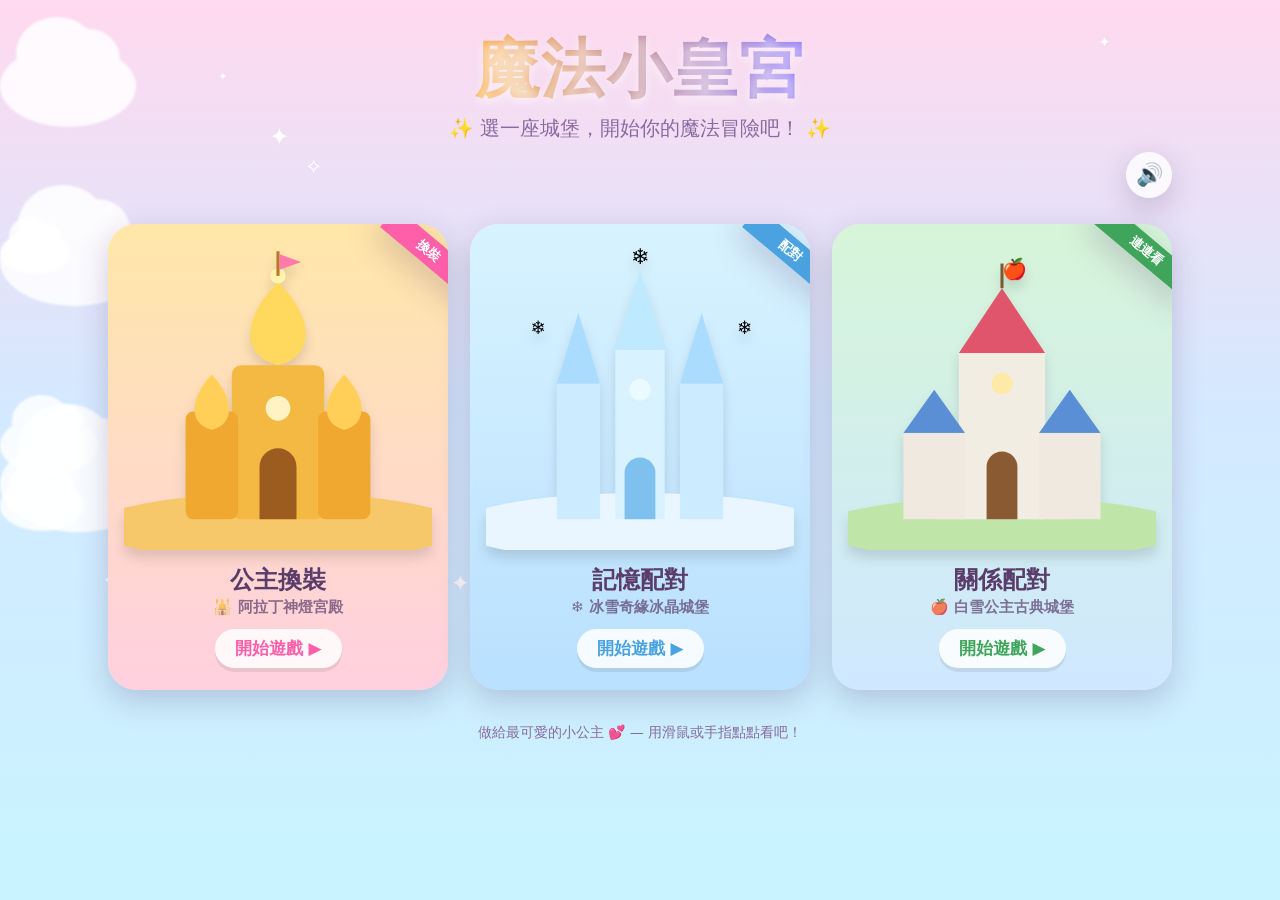
==== index.html @ a538e337 "Initial commit: 魔法小皇宮 PWA — 三款兒童小遊戲 迪士尼風格的兒童網頁遊戲合集，可安裝為 PWA、支援離線遊玩： - 公主換裝（SVG 娃娃換裝，含拍照儲存） - 記憶配對消除（" ====
<!DOCTYPE html>
<html lang="zh-Hant">
  <head>
    <meta charset="UTF-8" />
    <meta name="viewport" content="width=device-width, initial-scale=1.0" />
    <title>魔法小皇宮 ✨</title>
    <link rel="stylesheet" href="css/style.css" />
    <link rel="manifest" href="manifest.webmanifest" />
    <meta name="theme-color" content="#ff7ac0" />
    <meta
      name="description"
      content="魔法小皇宮：給小朋友的迪士尼風小遊戲 — 公主換裝、記憶配對、關係配對。"
    />
    <meta name="mobile-web-app-capable" content="yes" />
    <meta name="apple-mobile-web-app-capable" content="yes" />
    <meta name="apple-mobile-web-app-status-bar-style" content="default" />
    <meta name="apple-mobile-web-app-title" content="魔法小皇宮" />
    <link rel="apple-touch-icon" href="icons/apple-touch-icon.png" />
    <link
      rel="icon"
      href="data:image/svg+xml,<svg xmlns='http://www.w3.org/2000/svg' viewBox='0 0 100 100'><text y='.9em' font-size='90'>🏰</text></svg>"
    />
    <style>
      .hero {
        text-align: center;
        margin-top: 8px;
      }
      .castle-grid {
        display: grid;
        grid-template-columns: repeat(3, 1fr);
        gap: 22px;
        margin-top: 26px;
      }
      @media (max-width: 820px) {
        .castle-grid {
          grid-template-columns: 1fr;
          max-width: 380px;
          margin-left: auto;
          margin-right: auto;
        }
      }
      .castle-card {
        position: relative;
        border-radius: 28px;
        padding: 18px 16px 22px;
        text-decoration: none;
        color: var(--ink);
        box-shadow: var(--shadow);
        overflow: hidden;
        transition: transform 0.18s cubic-bezier(0.2, 1.3, 0.4, 1),
          box-shadow 0.18s ease;
        display: flex;
        flex-direction: column;
        align-items: center;
        cursor: pointer;
      }
      .castle-card:hover {
        transform: translateY(-10px) scale(1.03);
        box-shadow: 0 22px 44px rgba(90, 61, 107, 0.35);
      }
      .castle-card:active {
        transform: translateY(-2px) scale(1);
      }
      .card-aladdin {
        background: linear-gradient(180deg, #ffe7a8 0%, #ffd0e0 100%);
      }
      .card-frozen {
        background: linear-gradient(180deg, #d8f3ff 0%, #b9e0ff 100%);
      }
      .card-snow {
        background: linear-gradient(180deg, #d6f5d8 0%, #cfe8ff 100%);
      }
      .castle-card svg {
        width: 100%;
        height: auto;
        display: block;
        filter: drop-shadow(0 8px 6px rgba(0, 0, 0, 0.12));
      }
      .castle-card .game-name {
        font-size: 24px;
        font-weight: 900;
        margin: 14px 0 2px;
      }
      .castle-card .game-region {
        font-size: 15px;
        opacity: 0.7;
        font-weight: 700;
      }
      .castle-card .play-pill {
        margin-top: 12px;
        background: rgba(255, 255, 255, 0.85);
        color: var(--pink-deep);
        font-weight: 900;
        padding: 8px 20px;
        border-radius: 999px;
        font-size: 17px;
        box-shadow: 0 4px 0 rgba(0, 0, 0, 0.08);
      }
      .card-frozen .play-pill {
        color: var(--ice-deep);
      }
      .card-snow .play-pill {
        color: #3fa55a;
      }
      .ribbon {
        position: absolute;
        top: 14px;
        right: -34px;
        transform: rotate(40deg);
        background: var(--pink-deep);
        color: #fff;
        font-weight: 800;
        font-size: 13px;
        padding: 4px 40px;
        box-shadow: var(--shadow);
      }
      .footer-note {
        text-align: center;
        margin-top: 34px;
        color: #8a6aa0;
        font-size: 14px;
      }
    </style>
  </head>
  <body>
    <div class="wrap">
      <div class="hero">
        <h1 class="title-fancy">魔法小皇宮</h1>
        <p class="subtitle">✨ 選一座城堡，開始你的魔法冒險吧！ ✨</p>
      </div>

      <div style="text-align: right">
        <span id="sound-slot"></span>
      </div>

      <div class="castle-grid">
        <!-- 阿拉丁：換裝 -->
        <a class="castle-card card-aladdin" href="dressup.html">
          <span class="ribbon">換裝</span>
          <svg viewBox="0 0 200 200" aria-hidden="true">
            <!-- 沙丘 -->
            <ellipse cx="100" cy="185" rx="120" ry="22" fill="#f6c869" />
            <!-- 主塔身 -->
            <rect x="70" y="80" width="60" height="100" rx="6" fill="#f4b942" />
            <rect x="40" y="110" width="34" height="70" rx="5" fill="#f0a830" />
            <rect x="126" y="110" width="34" height="70" rx="5" fill="#f0a830" />
            <!-- 洋蔥圓頂 -->
            <path
              d="M100 26 C124 50 124 74 100 80 C76 74 76 50 100 26 Z"
              fill="#ffd95e"
            />
            <circle cx="100" cy="22" r="5" fill="#fff3b0" />
            <path
              d="M57 86 C72 102 72 118 57 122 C42 118 42 102 57 86 Z"
              fill="#ffcf57"
            />
            <path
              d="M143 86 C158 102 158 118 143 122 C128 118 128 102 143 86 Z"
              fill="#ffcf57"
            />
            <!-- 門與窗 -->
            <path d="M88 180 v-34 a12 12 0 0 1 24 0 v34 Z" fill="#9c5b1f" />
            <circle cx="100" cy="108" r="8" fill="#fff3c4" />
            <!-- 旗 -->
            <rect x="99" y="6" width="2" height="16" fill="#b9772a" />
            <path d="M101 8 l14 5 l-14 5 Z" fill="#ff7aa8" />
          </svg>
          <div class="game-name">公主換裝</div>
          <div class="game-region">🕌 阿拉丁神燈宮殿</div>
          <div class="play-pill">開始遊戲 ▶</div>
        </a>

        <!-- 冰雪：記憶配對 -->
        <a class="castle-card card-frozen" href="memory.html">
          <span class="ribbon" style="background: var(--ice-deep)">配對</span>
          <svg viewBox="0 0 200 200" aria-hidden="true">
            <ellipse cx="100" cy="185" rx="120" ry="22" fill="#eaf6ff" />
            <!-- 冰晶塔 -->
            <polygon points="100,18 116,70 84,70" fill="#bfe9ff" />
            <rect x="84" y="70" width="32" height="110" fill="#d9f2ff" />
            <polygon points="60,46 74,92 46,92" fill="#a9dcff" />
            <rect x="46" y="92" width="28" height="88" fill="#cdebff" />
            <polygon points="140,46 154,92 126,92" fill="#a9dcff" />
            <rect x="126" y="92" width="28" height="88" fill="#cdebff" />
            <!-- 門窗 -->
            <path d="M90 180 v-30 a10 10 0 0 1 20 0 v30 Z" fill="#7fc1ee" />
            <circle cx="100" cy="96" r="7" fill="#eafaff" />
            <!-- 雪花 -->
            <text x="100" y="14" font-size="14" text-anchor="middle">❄️</text>
            <text x="34" y="60" font-size="12" text-anchor="middle">❄️</text>
            <text x="168" y="60" font-size="12" text-anchor="middle">❄️</text>
          </svg>
          <div class="game-name">記憶配對</div>
          <div class="game-region">❄️ 冰雪奇緣冰晶城堡</div>
          <div class="play-pill">開始遊戲 ▶</div>
        </a>

        <!-- 白雪：關係配對 -->
        <a class="castle-card card-snow" href="match.html">
          <span class="ribbon" style="background: #3fa55a">連連看</span>
          <svg viewBox="0 0 200 200" aria-hidden="true">
            <ellipse cx="100" cy="186" rx="120" ry="20" fill="#bfe6a8" />
            <!-- 城牆 -->
            <rect x="56" y="120" width="88" height="60" fill="#e7e0d4" />
            <rect x="72" y="70" width="56" height="110" fill="#f2ede3" />
            <!-- 圓錐屋頂 -->
            <polygon points="100,30 128,72 72,72" fill="#e0556b" />
            <polygon points="56,96 76,124 36,124" fill="#5a8fd6" />
            <rect x="36" y="124" width="40" height="56" fill="#efe9df" />
            <polygon points="144,96 164,124 124,124" fill="#5a8fd6" />
            <rect x="124" y="124" width="40" height="56" fill="#efe9df" />
            <!-- 門窗 -->
            <path d="M90 180 v-34 a10 10 0 0 1 20 0 v34 Z" fill="#8a5a33" />
            <circle cx="100" cy="92" r="7" fill="#ffe9a8" />
            <!-- 蘋果旗 -->
            <rect x="99" y="14" width="2" height="16" fill="#7a5a33" />
            <text x="108" y="22" font-size="13" text-anchor="middle">🍎</text>
          </svg>
          <div class="game-name">關係配對</div>
          <div class="game-region">🍎 白雪公主古典城堡</div>
          <div class="play-pill">開始遊戲 ▶</div>
        </a>
      </div>

      <p class="footer-note">做給最可愛的小公主 💕 — 用滑鼠或手指點點看吧！</p>
    </div>

    <script src="js/common.js"></script>
    <script>
      MLP.buildSky({ clouds: 6, stars: 16 });
      MLP.mountSoundToggle(document.getElementById("sound-slot"));
      MLP.wireClickSounds();
      // 進場時城堡依序彈跳
      document.querySelectorAll(".castle-card").forEach(function (c, i) {
        c.style.opacity = 0;
        c.style.transform = "translateY(30px)";
        setTimeout(function () {
          c.style.transition = "all .5s cubic-bezier(.2,1.3,.4,1)";
          c.style.opacity = 1;
          c.style.transform = "translateY(0)";
        }, 150 + i * 160);
      });
      // 點城堡時冒星星
      document.querySelectorAll(".castle-card").forEach(function (c) {
        c.addEventListener("click", function (e) {
          MLP.Sound.sparkle();
          MLP.sparkleAt(e.clientX, e.clientY);
        });
      });
    </script>
  </body>
</html>
---- css/style.css ----
/* ============================================================
   魔法小皇宮 — 共用主題樣式
   Magic Little Palace — shared theme
   ============================================================ */

:root {
  --font-cute: "Microsoft JhengHei", "微軟正黑體", "PingFang TC",
    "Noto Sans TC", "Segoe UI", system-ui, sans-serif;
  --pink: #ff8fc7;
  --pink-deep: #ff5fa9;
  --purple: #9b6dff;
  --gold: #ffcf4d;
  --gold-deep: #f2a900;
  --ice: #8fd4ff;
  --ice-deep: #4aa3e0;
  --green: #7bd88f;
  --cream: #fff7ec;
  --ink: #5a3d6b;
  --shadow: 0 10px 30px rgba(90, 61, 107, 0.25);
}

* {
  box-sizing: border-box;
  -webkit-tap-highlight-color: transparent;
}

html,
body {
  margin: 0;
  padding: 0;
  min-height: 100%;
  font-family: var(--font-cute);
  color: var(--ink);
  overflow-x: hidden;
}

body {
  min-height: 100vh;
  background: linear-gradient(180deg, #ffd9ef 0%, #d4e9ff 45%, #c8f3ff 100%);
  position: relative;
  user-select: none;
}

/* ---- 飄動的雲與星星背景 ---- */
.sky-decor {
  position: fixed;
  inset: 0;
  overflow: hidden;
  pointer-events: none;
  z-index: 0;
}
.cloud {
  position: absolute;
  background: #fff;
  border-radius: 50%;
  opacity: 0.85;
  filter: blur(1px);
  animation: drift linear infinite;
}
.cloud::before,
.cloud::after {
  content: "";
  position: absolute;
  background: #fff;
  border-radius: 50%;
}
.cloud::before {
  width: 60%;
  height: 90%;
  top: -35%;
  left: 12%;
}
.cloud::after {
  width: 45%;
  height: 75%;
  top: -20%;
  right: 12%;
}
@keyframes drift {
  from {
    transform: translateX(-25vw);
  }
  to {
    transform: translateX(125vw);
  }
}
.twinkle {
  position: absolute;
  color: #fff;
  font-size: 18px;
  animation: twinkle 2.4s ease-in-out infinite;
}
@keyframes twinkle {
  0%,
  100% {
    opacity: 0.2;
    transform: scale(0.7);
  }
  50% {
    opacity: 1;
    transform: scale(1.2);
  }
}

/* ---- 通用容器 ---- */
.wrap {
  position: relative;
  z-index: 1;
  max-width: 1100px;
  margin: 0 auto;
  padding: 18px 18px 60px;
}

/* ---- 頂部列 ---- */
.topbar {
  display: flex;
  align-items: center;
  gap: 12px;
  margin-bottom: 10px;
  flex-wrap: wrap;
}
.topbar h1 {
  margin: 0;
  font-size: clamp(22px, 4vw, 36px);
  flex: 1;
}
.topbar .spacer {
  flex: 1;
}

/* ---- 圓潤按鈕 ---- */
.btn {
  font-family: var(--font-cute);
  font-weight: 800;
  font-size: 18px;
  color: #fff;
  background: linear-gradient(180deg, var(--pink) 0%, var(--pink-deep) 100%);
  border: none;
  border-radius: 999px;
  padding: 12px 22px;
  cursor: pointer;
  box-shadow: 0 6px 0 rgba(0, 0, 0, 0.12), var(--shadow);
  transition: transform 0.08s ease, box-shadow 0.08s ease, filter 0.15s ease;
  display: inline-flex;
  align-items: center;
  gap: 8px;
  text-decoration: none;
  white-space: nowrap;
}
.btn:hover {
  filter: brightness(1.05);
}
.btn:active {
  transform: translateY(4px);
  box-shadow: 0 2px 0 rgba(0, 0, 0, 0.12), var(--shadow);
}
.btn.purple {
  background: linear-gradient(180deg, #b794ff 0%, var(--purple) 100%);
}
.btn.ice {
  background: linear-gradient(180deg, #aee3ff 0%, var(--ice-deep) 100%);
}
.btn.gold {
  background: linear-gradient(180deg, var(--gold) 0%, var(--gold-deep) 100%);
  color: #7a4d00;
}
.btn.green {
  background: linear-gradient(180deg, #a6ecb4 0%, #3fbf5d 100%);
}
.btn.ghost {
  background: rgba(255, 255, 255, 0.75);
  color: var(--ink);
  box-shadow: 0 4px 0 rgba(0, 0, 0, 0.08), var(--shadow);
}
.btn-back {
  font-size: 16px;
  padding: 10px 18px;
}

/* ---- 卡片面板 ---- */
.panel {
  background: rgba(255, 255, 255, 0.78);
  border-radius: 26px;
  padding: 18px;
  box-shadow: var(--shadow);
  backdrop-filter: blur(4px);
}

/* ---- 標題裝飾 ---- */
.title-fancy {
  text-align: center;
  font-size: clamp(30px, 7vw, 64px);
  margin: 6px 0 2px;
  background: linear-gradient(90deg, #ff7ac0, #ffb44d, #8f7bff, #5ec6ff);
  -webkit-background-clip: text;
  background-clip: text;
  color: transparent;
  text-shadow: 0 4px 10px rgba(255, 255, 255, 0.6);
  letter-spacing: 2px;
}
.subtitle {
  text-align: center;
  font-size: clamp(14px, 2.5vw, 20px);
  color: #8a6aa0;
  margin: 0 0 10px;
}

/* ---- 彩帶 / 星星特效 ---- */
.fx-layer {
  position: fixed;
  inset: 0;
  pointer-events: none;
  z-index: 9999;
  overflow: hidden;
}
.confetti {
  position: absolute;
  width: 12px;
  height: 12px;
  will-change: transform, opacity;
}
@keyframes confetti-fall {
  to {
    transform: translateY(110vh) rotate(720deg);
    opacity: 0;
  }
}
/* ---- 答錯搖晃 ---- */
.shake {
  animation: shake 0.5s ease;
}
@keyframes shake {
  0%,
  100% {
    transform: translateX(0);
  }
  20%,
  60% {
    transform: translateX(-7px);
  }
  40%,
  80% {
    transform: translateX(7px);
  }
}

.spark {
  position: absolute;
  font-size: 26px;
  animation: spark-pop 0.7s ease-out forwards;
}
@keyframes spark-pop {
  0% {
    transform: scale(0.2) rotate(0deg);
    opacity: 0;
  }
  40% {
    transform: scale(1.3) rotate(20deg);
    opacity: 1;
  }
  100% {
    transform: scale(0.6) rotate(-10deg) translateY(-30px);
    opacity: 0;
  }
}

/* ---- 慶祝彈窗 ---- */
.modal-mask {
  position: fixed;
  inset: 0;
  background: rgba(70, 40, 90, 0.45);
  display: none;
  align-items: center;
  justify-content: center;
  z-index: 10000;
  backdrop-filter: blur(3px);
}
.modal-mask.show {
  display: flex;
  animation: fade-in 0.3s ease;
}
@keyframes fade-in {
  from {
    opacity: 0;
  }
  to {
    opacity: 1;
  }
}
.modal {
  background: #fff;
  border-radius: 30px;
  padding: 32px 34px;
  text-align: center;
  max-width: 90vw;
  width: 420px;
  box-shadow: var(--shadow);
  animation: pop-in 0.4s cubic-bezier(0.2, 1.4, 0.4, 1);
}
@keyframes pop-in {
  from {
    transform: scale(0.6);
    opacity: 0;
  }
  to {
    transform: scale(1);
    opacity: 1;
  }
}
.modal h2 {
  font-size: 32px;
  margin: 6px 0 4px;
  color: var(--pink-deep);
}
.modal p {
  font-size: 18px;
  color: #8a6aa0;
  margin: 0 0 18px;
}
.modal .big-emoji {
  font-size: 70px;
  display: block;
  animation: bounce 1s ease infinite;
}
@keyframes bounce {
  0%,
  100% {
    transform: translateY(0);
  }
  50% {
    transform: translateY(-14px);
  }
}
.modal-actions {
  display: flex;
  gap: 12px;
  justify-content: center;
  flex-wrap: wrap;
}

/* ---- 音效開關 ---- */
.sound-toggle {
  font-size: 22px;
  width: 46px;
  height: 46px;
  border-radius: 50%;
  border: none;
  background: rgba(255, 255, 255, 0.8);
  cursor: pointer;
  box-shadow: var(--shadow);
  display: inline-flex;
  align-items: center;
  justify-content: center;
}

/* ---- 浮動標籤 ---- */
.badge {
  display: inline-flex;
  align-items: center;
  gap: 6px;
  background: rgba(255, 255, 255, 0.85);
  border-radius: 999px;
  padding: 8px 16px;
  font-weight: 800;
  font-size: 16px;
  box-shadow: var(--shadow);
}

@media (prefers-reduced-motion: reduce) {
  * {
    animation-duration: 0.001s !important;
  }
}
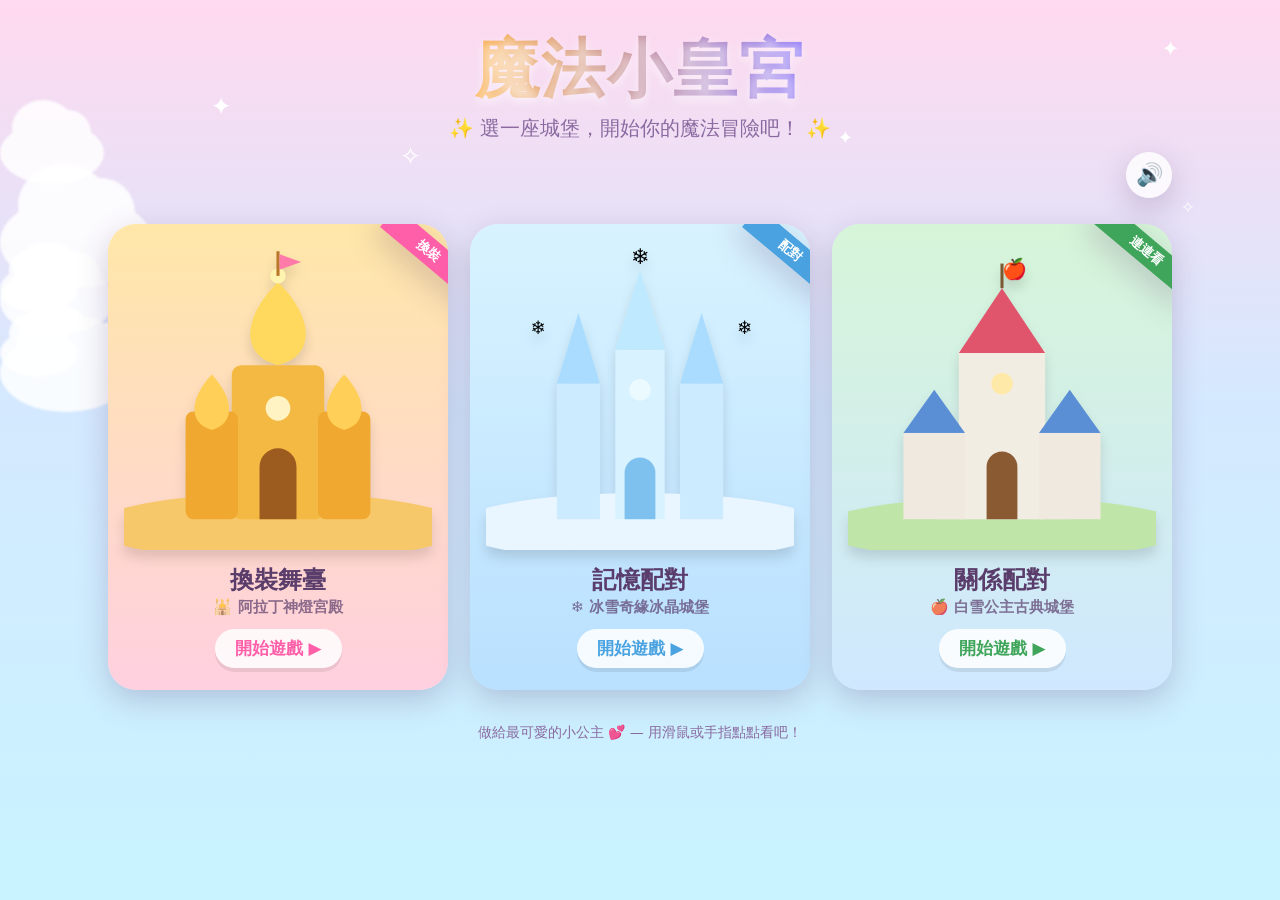
==== commit f016d26f: "feat: 換裝舞臺改版 — 新增小王子、放大 UI、臉部重畫、更名 - 角色系統：公主／王子切換，各有專屬髮型與服裝（princeSuit 產生器） - 臉部重畫更可愛；UI 放大為 2 大欄、好點" ====
--- a/index.html
+++ b/index.html
@@ -165,7 +165,7 @@
             <rect x="99" y="6" width="2" height="16" fill="#b9772a" />
             <path d="M101 8 l14 5 l-14 5 Z" fill="#ff7aa8" />
           </svg>
-          <div class="game-name">公主換裝</div>
+          <div class="game-name">換裝舞臺</div>
           <div class="game-region">🕌 阿拉丁神燈宮殿</div>
           <div class="play-pill">開始遊戲 ▶</div>
         </a>
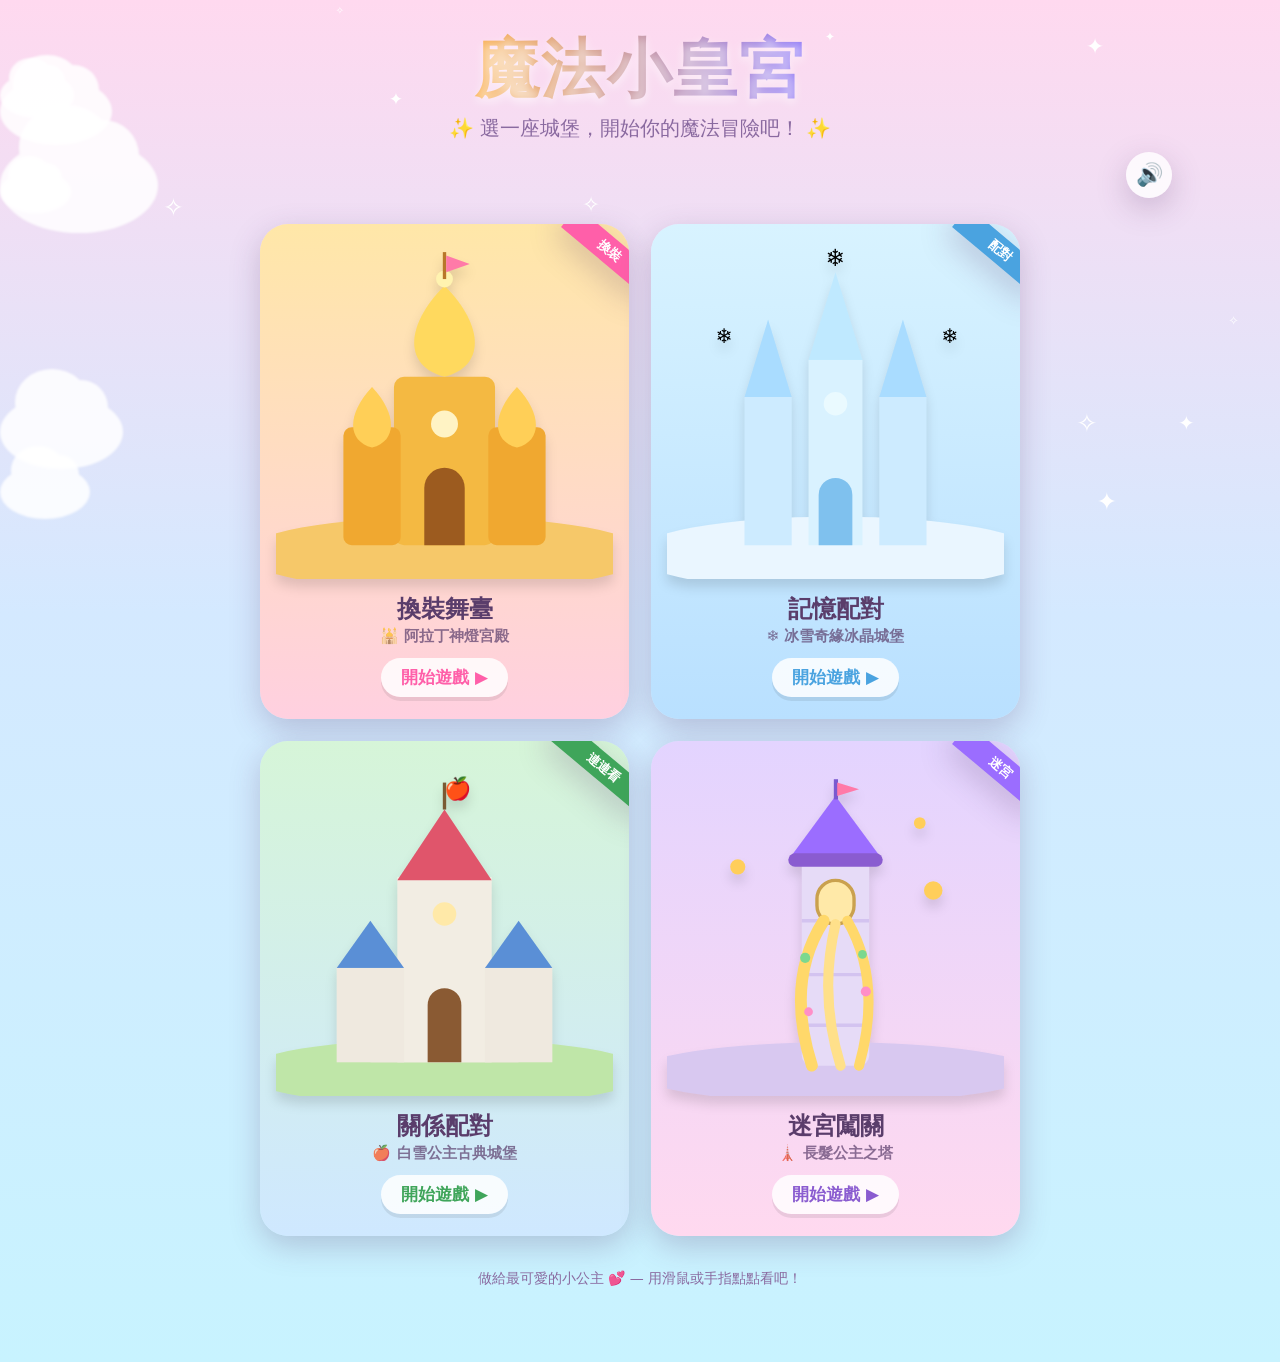
==== commit 23c78a38: "feat: 新增第四個遊戲『迷宮闖關』（長髮公主之塔） - maze.html + js/maze.js：走迷宮＋對應配對，三主題（動物/字母/形狀）、三難度 - canvas 迷宮（遞迴回溯生成）、" ====
--- a/index.html
+++ b/index.html
@@ -27,16 +27,15 @@
       }
       .castle-grid {
         display: grid;
-        grid-template-columns: repeat(3, 1fr);
+        grid-template-columns: repeat(2, 1fr);
         gap: 22px;
-        margin-top: 26px;
-      }
-      @media (max-width: 820px) {
+        margin: 26px auto 0;
+        max-width: 760px;
+      }
+      @media (max-width: 560px) {
         .castle-grid {
           grid-template-columns: 1fr;
           max-width: 380px;
-          margin-left: auto;
-          margin-right: auto;
         }
       }
       .castle-card {
@@ -70,6 +69,9 @@
       .card-snow {
         background: linear-gradient(180deg, #d6f5d8 0%, #cfe8ff 100%);
       }
+      .card-rapunzel {
+        background: linear-gradient(180deg, #e3d4ff 0%, #ffd9ef 100%);
+      }
       .castle-card svg {
         width: 100%;
         height: auto;
@@ -101,6 +103,9 @@
       }
       .card-snow .play-pill {
         color: #3fa55a;
+      }
+      .card-rapunzel .play-pill {
+        color: #8a5cd0;
       }
       .ribbon {
         position: absolute;
@@ -220,6 +225,42 @@
           <div class="game-region">🍎 白雪公主古典城堡</div>
           <div class="play-pill">開始遊戲 ▶</div>
         </a>
+
+        <!-- 長髮公主：迷宮闖關 -->
+        <a class="castle-card card-rapunzel" href="maze.html">
+          <span class="ribbon" style="background: #9b6dff">迷宮</span>
+          <svg viewBox="0 0 200 200" aria-hidden="true">
+            <ellipse cx="100" cy="186" rx="118" ry="18" fill="#d8c8f0" />
+            <!-- 天燈 -->
+            <g fill="#ffce5a">
+              <circle cx="42" cy="64" r="4.5" />
+              <circle cx="158" cy="78" r="5.5" />
+              <circle cx="150" cy="38" r="3.5" />
+            </g>
+            <!-- 塔身 -->
+            <rect x="80" y="58" width="40" height="124" rx="6" fill="#e6dbf7" />
+            <path d="M80 96 h40 M80 128 h40 M80 158 h40" stroke="#d3c3f0" stroke-width="2" />
+            <!-- 屋頂 -->
+            <polygon points="72,60 128,60 100,22" fill="#9b6dff" />
+            <rect x="72" y="56" width="56" height="8" rx="4" fill="#8a5cd0" />
+            <rect x="99" y="12" width="2.5" height="12" fill="#7a5ad0" />
+            <path d="M101 14 l13 4 -13 4 z" fill="#ff7aa8" />
+            <!-- 窗 -->
+            <rect x="89" y="72" width="22" height="26" rx="11" fill="#ffe9a8" stroke="#caa14e" stroke-width="2" />
+            <!-- 長金髮 -->
+            <path d="M93 96 Q70 132 86 182" stroke="#ffd86a" stroke-width="7" fill="none" stroke-linecap="round" />
+            <path d="M100 98 Q90 140 103 182" stroke="#ffe08a" stroke-width="6" fill="none" stroke-linecap="round" />
+            <path d="M107 96 Q128 132 114 182" stroke="#ffd86a" stroke-width="6" fill="none" stroke-linecap="round" />
+            <!-- 花藤 -->
+            <circle cx="82" cy="118" r="3" fill="#7bd88f" />
+            <circle cx="118" cy="138" r="3" fill="#ff8fc7" />
+            <circle cx="84" cy="150" r="2.6" fill="#ff8fc7" />
+            <circle cx="116" cy="116" r="2.6" fill="#7bd88f" />
+          </svg>
+          <div class="game-name">迷宮闖關</div>
+          <div class="game-region">🗼 長髮公主之塔</div>
+          <div class="play-pill">開始遊戲 ▶</div>
+        </a>
       </div>
 
       <p class="footer-note">做給最可愛的小公主 💕 — 用滑鼠或手指點點看吧！</p>
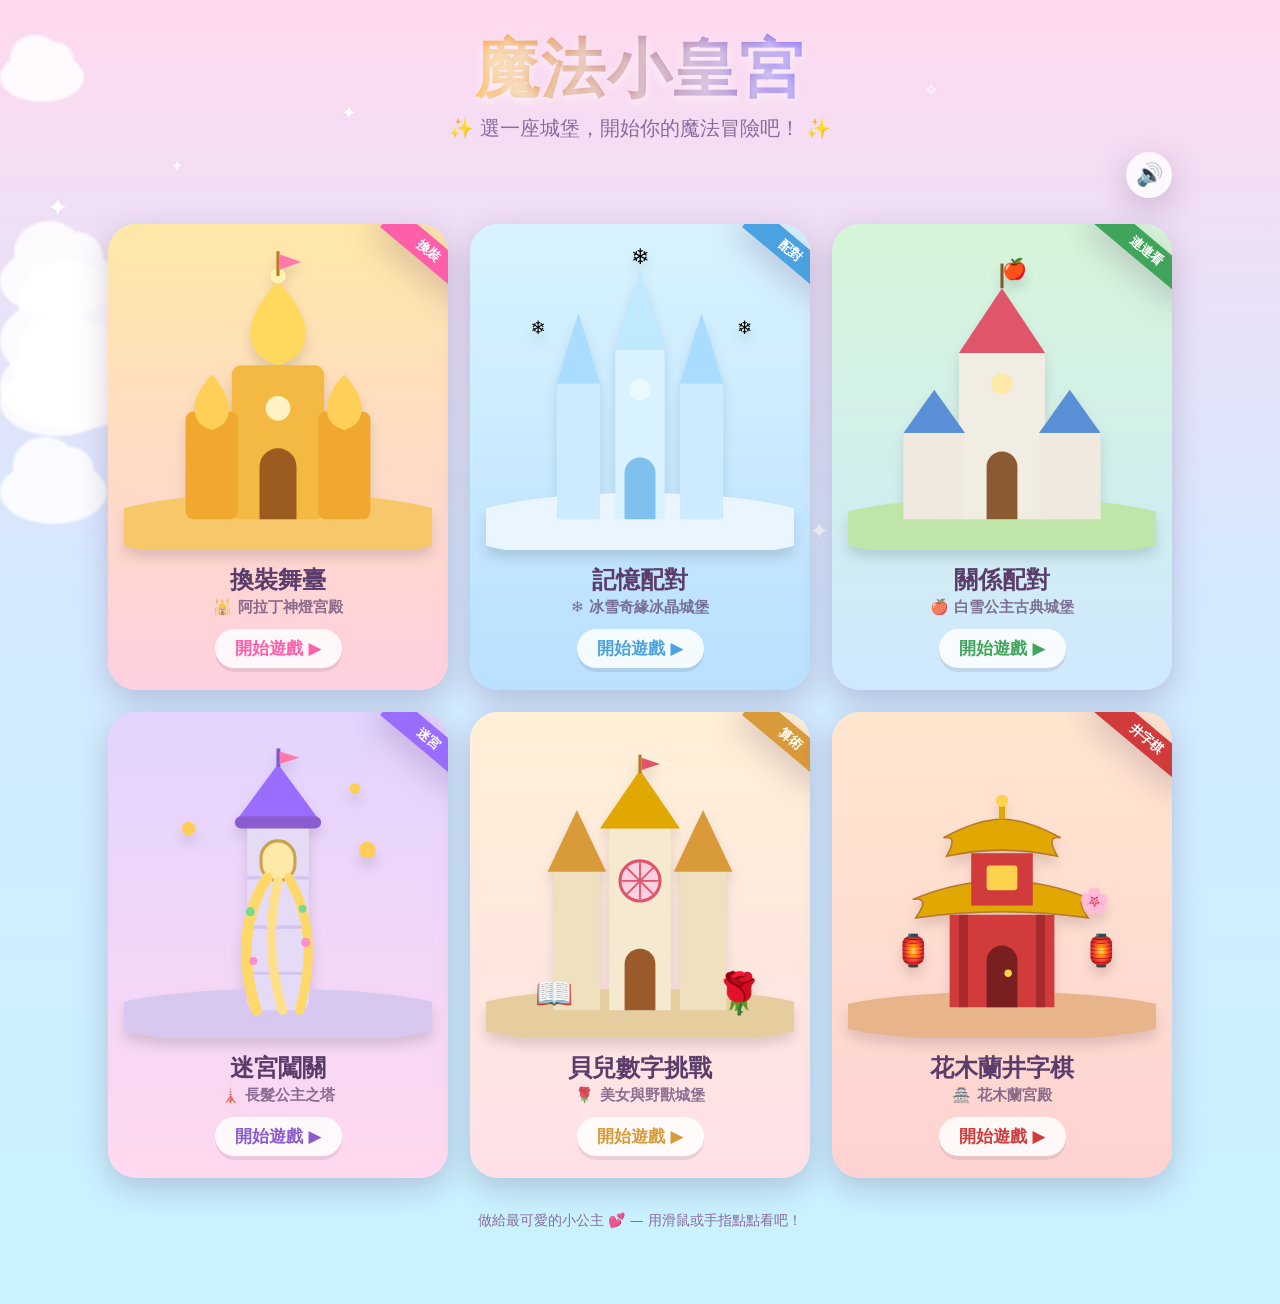
==== commit f6a374ae: "feat: 新增『貝兒數字挑戰』與『花木蘭井字棋』兩個遊戲 - cards.html + js/cards.js：撲克累加心算（美女與野獸），難度=牌數、觸控數字鍵盤 - tictactoe.html" ====
--- a/index.html
+++ b/index.html
@@ -27,12 +27,18 @@
       }
       .castle-grid {
         display: grid;
-        grid-template-columns: repeat(2, 1fr);
+        grid-template-columns: repeat(3, 1fr);
         gap: 22px;
         margin: 26px auto 0;
-        max-width: 760px;
-      }
-      @media (max-width: 560px) {
+        max-width: 1080px;
+      }
+      @media (max-width: 860px) {
+        .castle-grid {
+          grid-template-columns: repeat(2, 1fr);
+          max-width: 620px;
+        }
+      }
+      @media (max-width: 540px) {
         .castle-grid {
           grid-template-columns: 1fr;
           max-width: 380px;
@@ -72,6 +78,12 @@
       .card-rapunzel {
         background: linear-gradient(180deg, #e3d4ff 0%, #ffd9ef 100%);
       }
+      .card-belle {
+        background: linear-gradient(180deg, #fff0d6 0%, #ffe0e8 100%);
+      }
+      .card-mulan {
+        background: linear-gradient(180deg, #ffe6cf 0%, #ffd2d2 100%);
+      }
       .castle-card svg {
         width: 100%;
         height: auto;
@@ -106,6 +118,12 @@
       }
       .card-rapunzel .play-pill {
         color: #8a5cd0;
+      }
+      .card-belle .play-pill {
+        color: #d99a3a;
+      }
+      .card-mulan .play-pill {
+        color: #d23b3b;
       }
       .ribbon {
         position: absolute;
@@ -261,6 +279,67 @@
           <div class="game-region">🗼 長髮公主之塔</div>
           <div class="play-pill">開始遊戲 ▶</div>
         </a>
+
+        <!-- 美女與野獸：貝兒數字挑戰 -->
+        <a class="castle-card card-belle" href="cards.html">
+          <span class="ribbon" style="background: #d99a3a">算術</span>
+          <svg viewBox="0 0 200 200" aria-hidden="true">
+            <ellipse cx="100" cy="186" rx="118" ry="18" fill="#e6cda0" />
+            <!-- 側塔 -->
+            <rect x="44" y="92" width="30" height="90" fill="#efe1c0" />
+            <polygon points="40,92 78,92 59,52" fill="#d99a3a" />
+            <rect x="126" y="92" width="30" height="90" fill="#efe1c0" />
+            <polygon points="122,92 160,92 141,52" fill="#d99a3a" />
+            <!-- 主塔 -->
+            <rect x="80" y="64" width="40" height="118" fill="#f5ead0" />
+            <polygon points="74,64 126,64 100,26" fill="#e0a800" />
+            <!-- 玫瑰花窗 -->
+            <circle cx="100" cy="98" r="13" fill="#ffd0e0" stroke="#e0556b" stroke-width="2" />
+            <path d="M100 86 v24 M88 98 h24 M91 89 l18 18 M109 89 l-18 18" stroke="#e0556b" stroke-width="1.2" />
+            <!-- 城門 -->
+            <path d="M90 182 v-30 a10 10 0 0 1 20 0 v30 Z" fill="#9c5b2a" />
+            <!-- 旗 -->
+            <rect x="99" y="16" width="2" height="12" fill="#b9772a" />
+            <path d="M101 18 l12 4 -12 4 z" fill="#e0556b" />
+            <!-- 玫瑰與書 -->
+            <text x="148" y="180" font-size="26">🌹</text>
+            <text x="32" y="178" font-size="20">📖</text>
+          </svg>
+          <div class="game-name">貝兒數字挑戰</div>
+          <div class="game-region">🌹 美女與野獸城堡</div>
+          <div class="play-pill">開始遊戲 ▶</div>
+        </a>
+
+        <!-- 花木蘭：井字棋 -->
+        <a class="castle-card card-mulan" href="tictactoe.html">
+          <span class="ribbon" style="background: #d23b3b">井字棋</span>
+          <svg viewBox="0 0 200 200" aria-hidden="true">
+            <ellipse cx="100" cy="186" rx="116" ry="16" fill="#e8b48c" />
+            <!-- 下層 -->
+            <rect x="66" y="120" width="68" height="60" fill="#d23b3b" />
+            <rect x="72" y="120" width="6" height="60" fill="#a82a2a" />
+            <rect x="122" y="120" width="6" height="60" fill="#a82a2a" />
+            <path d="M90 180 v-30 a10 10 0 0 1 20 0 v30 Z" fill="#7a1f1f" />
+            <circle cx="104" cy="158" r="2.4" fill="#ffd24d" />
+            <!-- 下層屋頂 -->
+            <path d="M44 122 Q54 108 42 110 Q70 98 100 98 Q130 98 158 110 Q146 108 156 122 Q100 114 44 122 Z" fill="#e0a800" stroke="#b9772a" stroke-width="1" />
+            <!-- 上層 -->
+            <rect x="80" y="80" width="40" height="34" fill="#d23b3b" />
+            <rect x="90" y="88" width="20" height="16" rx="2" fill="#ffd24d" />
+            <!-- 上層屋頂 -->
+            <path d="M64 82 Q72 68 62 70 Q84 58 100 58 Q116 58 138 70 Q128 68 136 82 Q100 74 64 82 Z" fill="#e0a800" stroke="#b9772a" stroke-width="1" />
+            <!-- 寶頂 -->
+            <rect x="98" y="46" width="4" height="12" fill="#e0a800" />
+            <circle cx="100" cy="46" r="4" fill="#ffd24d" />
+            <!-- 燈籠與花 -->
+            <text x="30" y="150" font-size="20">🏮</text>
+            <text x="152" y="150" font-size="20">🏮</text>
+            <text x="150" y="116" font-size="16">🌸</text>
+          </svg>
+          <div class="game-name">花木蘭井字棋</div>
+          <div class="game-region">🏯 花木蘭宮殿</div>
+          <div class="play-pill">開始遊戲 ▶</div>
+        </a>
       </div>
 
       <p class="footer-note">做給最可愛的小公主 💕 — 用滑鼠或手指點點看吧！</p>
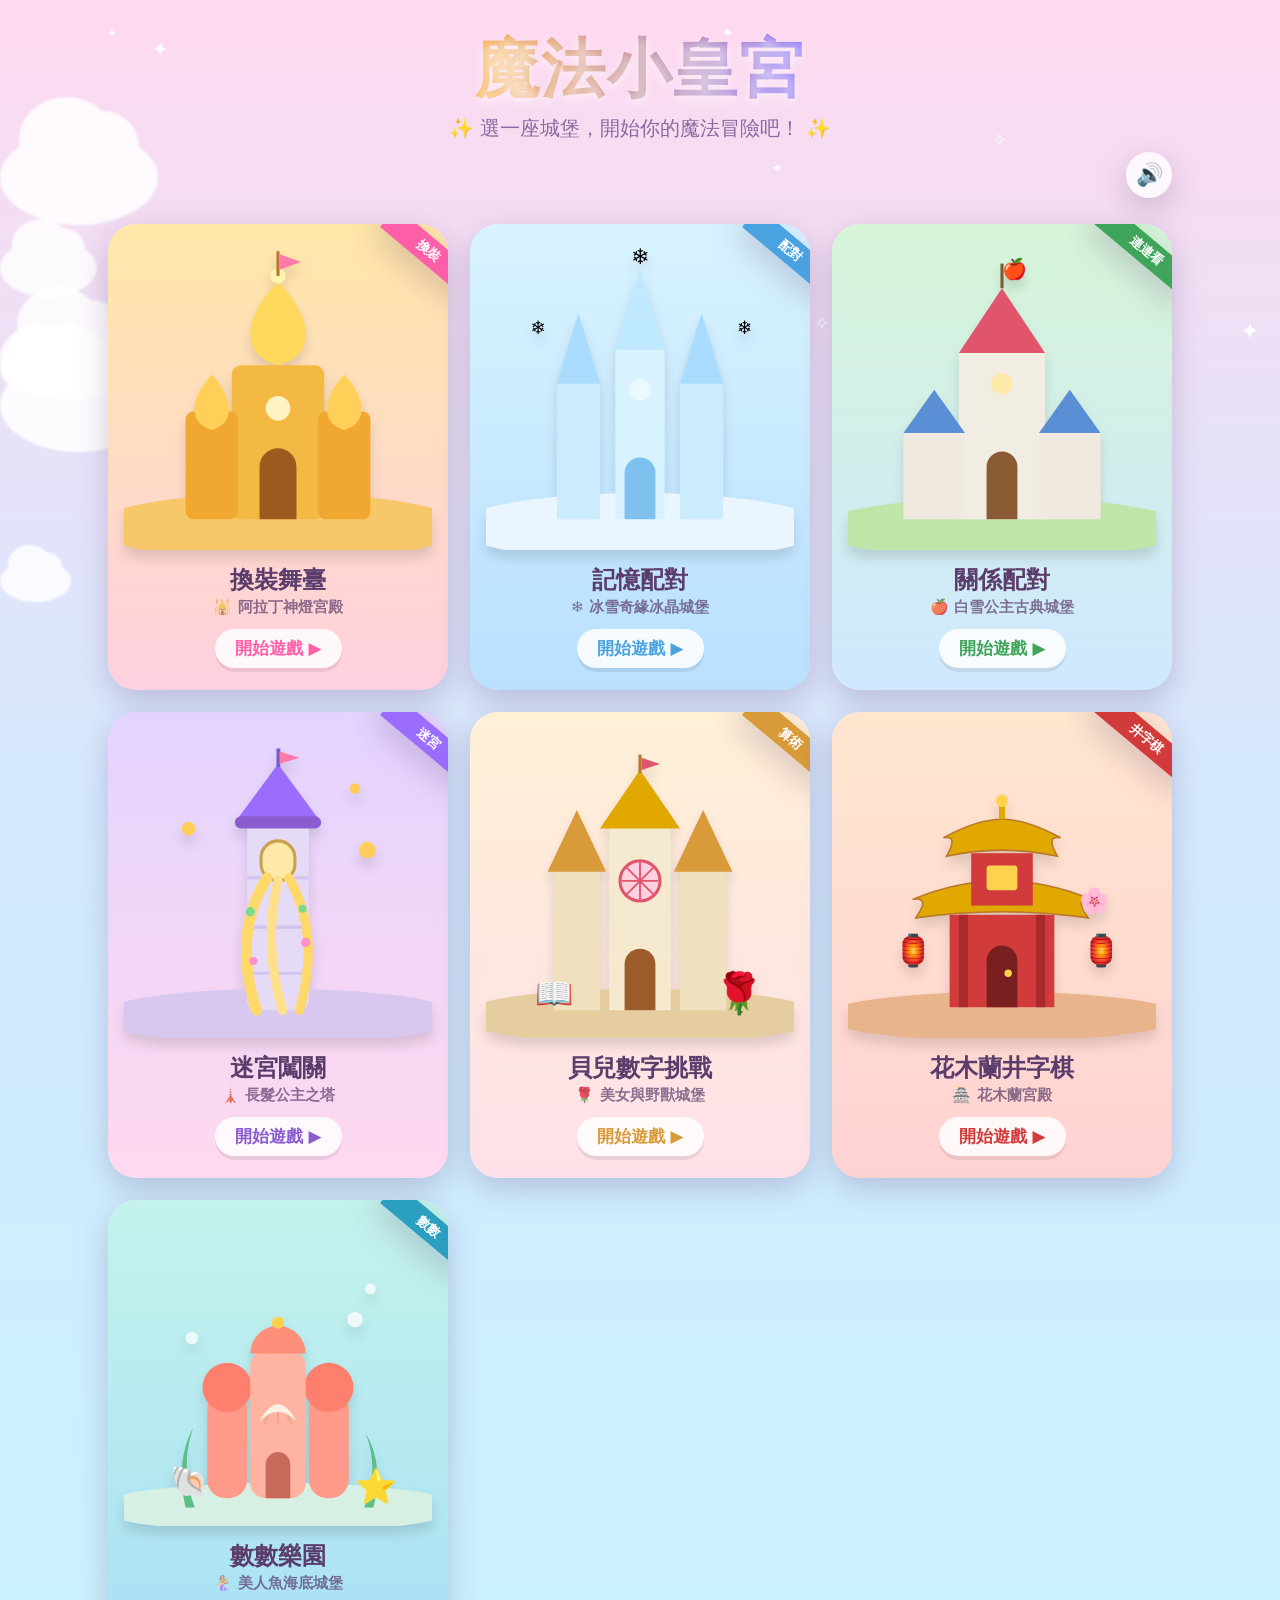
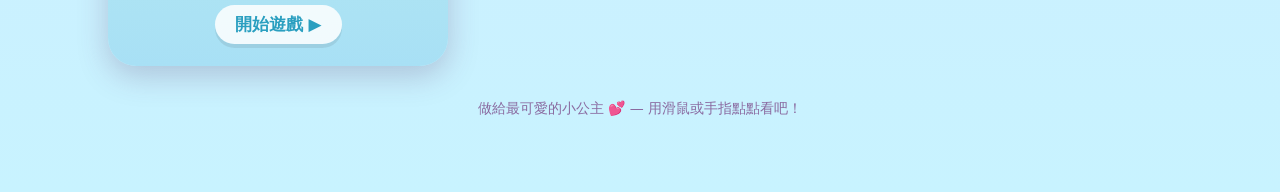
==== commit 39c7ba2b: "feat: 新增第七個遊戲『數數樂園』（數學認知・美人魚） - math.html + js/math.js：情境背景數物件選數字（海洋/花園/天空/夜空/果園/池塘） - 可點物件輔助一對一點數；三" ====
--- a/index.html
+++ b/index.html
@@ -84,6 +84,9 @@
       .card-mulan {
         background: linear-gradient(180deg, #ffe6cf 0%, #ffd2d2 100%);
       }
+      .card-mermaid {
+        background: linear-gradient(180deg, #c4f3ec 0%, #a8e0f5 100%);
+      }
       .castle-card svg {
         width: 100%;
         height: auto;
@@ -124,6 +127,9 @@
       }
       .card-mulan .play-pill {
         color: #d23b3b;
+      }
+      .card-mermaid .play-pill {
+        color: #2a9fc0;
       }
       .ribbon {
         position: absolute;
@@ -340,6 +346,43 @@
           <div class="game-region">🏯 花木蘭宮殿</div>
           <div class="play-pill">開始遊戲 ▶</div>
         </a>
+
+        <!-- 美人魚：數數樂園 -->
+        <a class="castle-card card-mermaid" href="math.html">
+          <span class="ribbon" style="background: #2a9fc0">數數</span>
+          <svg viewBox="0 0 200 200" aria-hidden="true">
+            <ellipse cx="100" cy="188" rx="118" ry="16" fill="#d6f0e4" />
+            <!-- 海草 -->
+            <path d="M40 188 q-7 -30 5 -52 q-9 26 1 52" fill="#5bbf86" />
+            <path d="M162 188 q7 -28 -5 -48 q9 24 -1 48" fill="#5bbf86" />
+            <!-- 珊瑚側塔 -->
+            <rect x="54" y="112" width="26" height="70" rx="12" fill="#ff9a8b" />
+            <circle cx="67" cy="110" r="16" fill="#ff7f6e" />
+            <rect x="120" y="112" width="26" height="70" rx="12" fill="#ff9a8b" />
+            <circle cx="133" cy="110" r="16" fill="#ff7f6e" />
+            <!-- 中央城堡 -->
+            <rect x="82" y="86" width="36" height="96" rx="10" fill="#ffb3a0" />
+            <path d="M82 88 a18 18 0 0 1 36 0 Z" fill="#ff8f7a" />
+            <circle cx="100" cy="68" r="4" fill="#ffd24d" />
+            <!-- 貝殼窗 -->
+            <path d="M88 132 Q100 110 112 132 Q106 126 100 126 Q94 126 88 132 Z" fill="#fff0e6" />
+            <path d="M100 126 v8 M94 128 l-3 6 M106 128 l3 6" stroke="#e8a890" stroke-width="1.2" />
+            <!-- 門 -->
+            <path d="M92 182 v-22 a8 8 0 0 1 16 0 v22 Z" fill="#c86a5a" />
+            <!-- 泡泡 -->
+            <g fill="#ffffff" opacity="0.75">
+              <circle cx="150" cy="66" r="5" />
+              <circle cx="160" cy="46" r="3.5" />
+              <circle cx="44" cy="78" r="4" />
+            </g>
+            <!-- 海星與貝殼 -->
+            <text x="150" y="182" font-size="22">⭐</text>
+            <text x="30" y="178" font-size="20">🐚</text>
+          </svg>
+          <div class="game-name">數數樂園</div>
+          <div class="game-region">🧜‍♀️ 美人魚海底城堡</div>
+          <div class="play-pill">開始遊戲 ▶</div>
+        </a>
       </div>
 
       <p class="footer-note">做給最可愛的小公主 💕 — 用滑鼠或手指點點看吧！</p>
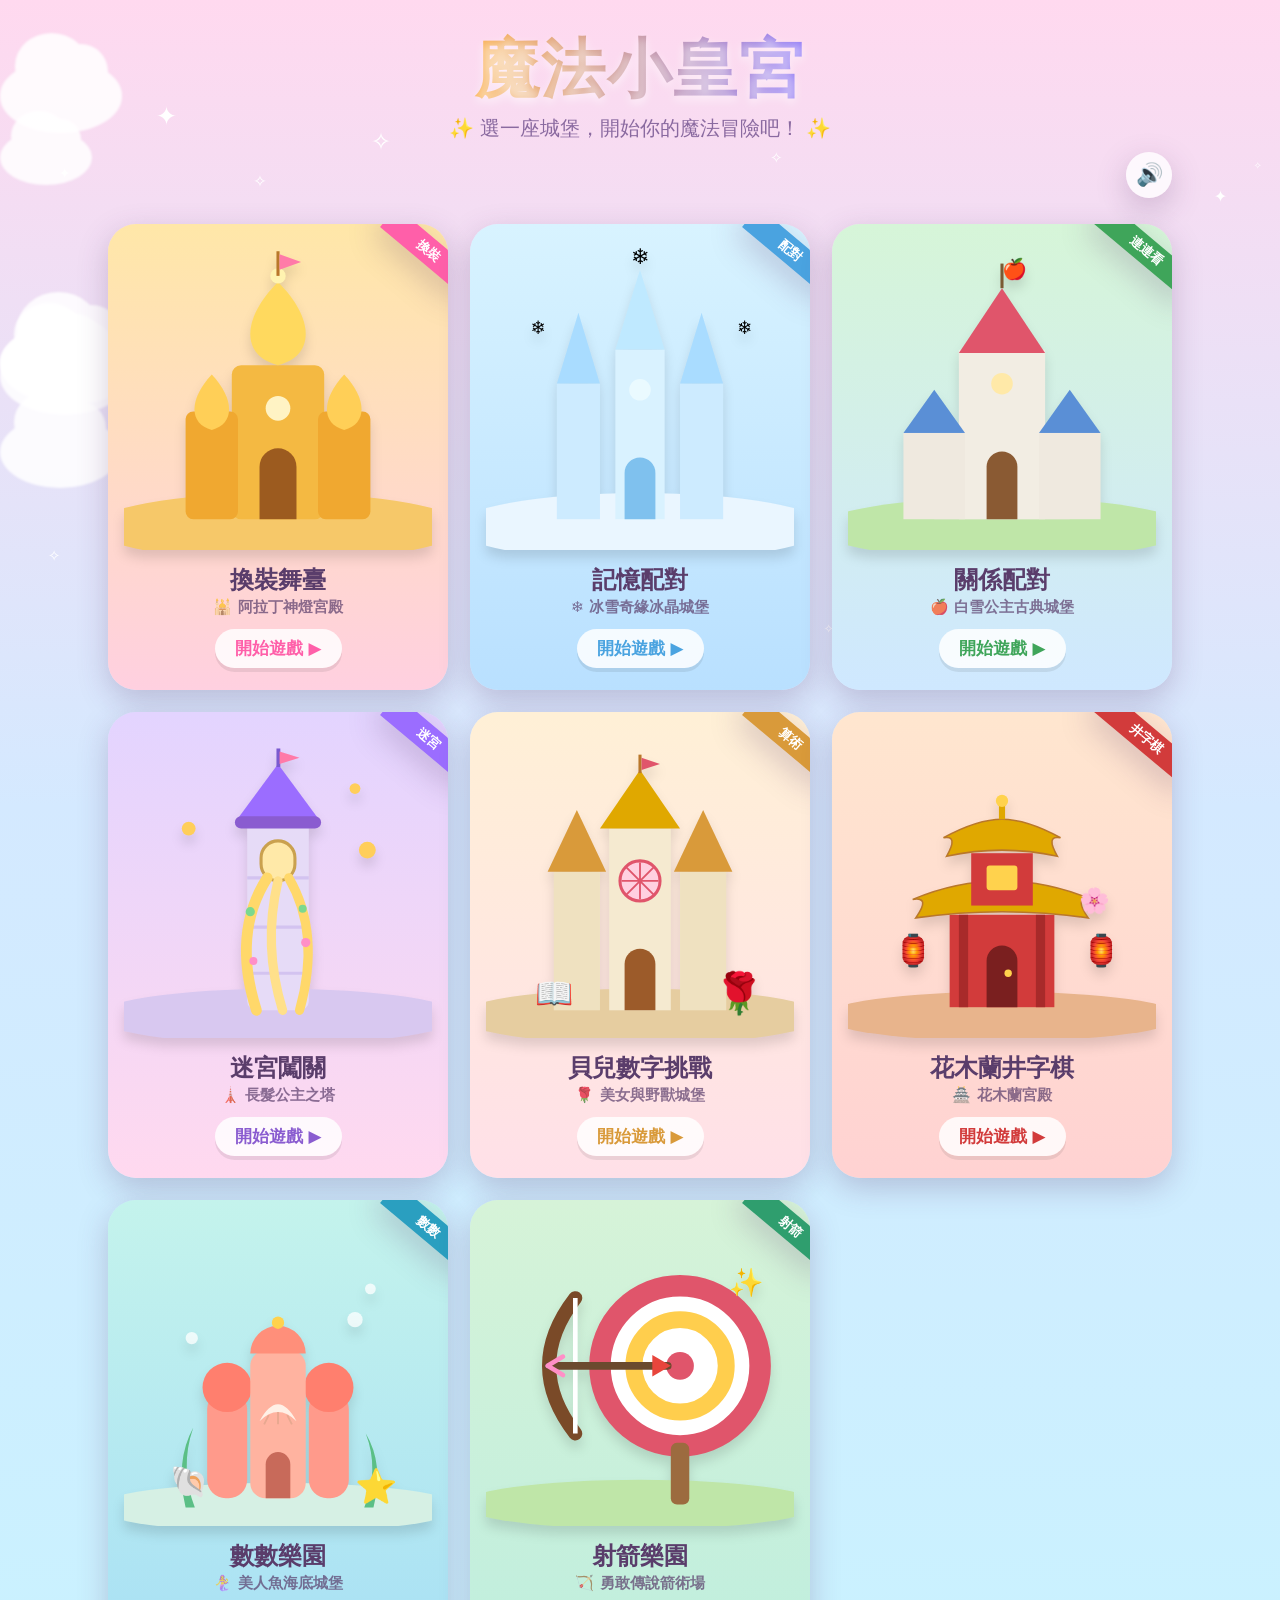
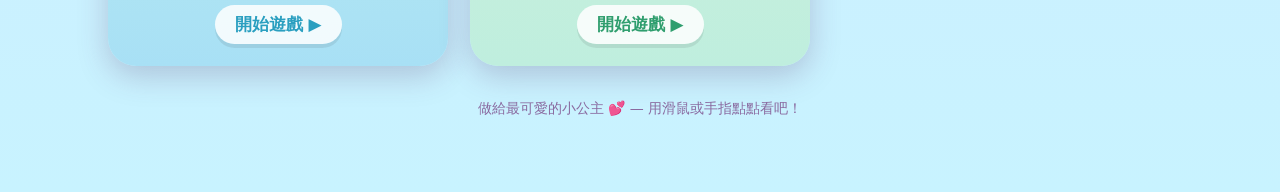
==== commit 6df35798: "新增遊戲：射箭樂園 (v1.5.0) - 第一人稱拉弓射箭，命中正確答案念出/播放對應聲音 - 4 題型(顏色混色/英文配字母/數字邏輯/動物食物鏈) x 3 難度(中等靶會動) - common.j" ====
--- a/index.html
+++ b/index.html
@@ -87,6 +87,12 @@
       .card-mermaid {
         background: linear-gradient(180deg, #c4f3ec 0%, #a8e0f5 100%);
       }
+      .card-archery {
+        background: linear-gradient(180deg, #d6f3d8 0%, #bfeede 100%);
+      }
+      .card-racing {
+        background: linear-gradient(180deg, #ffe0d6 0%, #ffd0e0 100%);
+      }
       .castle-card svg {
         width: 100%;
         height: auto;
@@ -130,6 +136,12 @@
       }
       .card-mermaid .play-pill {
         color: #2a9fc0;
+      }
+      .card-archery .play-pill {
+        color: #2f9e6e;
+      }
+      .card-racing .play-pill {
+        color: #e0556b;
       }
       .ribbon {
         position: absolute;
@@ -383,6 +395,32 @@
           <div class="game-region">🧜‍♀️ 美人魚海底城堡</div>
           <div class="play-pill">開始遊戲 ▶</div>
         </a>
+
+        <!-- 勇敢傳說：射箭 -->
+        <a class="castle-card card-archery" href="archery.html">
+          <span class="ribbon" style="background: #2f9e6e">射箭</span>
+          <svg viewBox="0 0 200 200" aria-hidden="true">
+            <ellipse cx="100" cy="186" rx="116" ry="16" fill="#bfe6a8" />
+            <!-- 靶 -->
+            <circle cx="126" cy="96" r="52" fill="#fff" stroke="#e0556b" stroke-width="14" />
+            <circle cx="126" cy="96" r="30" fill="#fff" stroke="#ffce4d" stroke-width="11" />
+            <circle cx="126" cy="96" r="9" fill="#e0556b" />
+            <!-- 立架 -->
+            <rect x="120" y="146" width="12" height="40" rx="4" fill="#9c6b3f" />
+            <!-- 弓 -->
+            <path d="M58 52 Q24 96 58 140" fill="none" stroke="#7a4a28" stroke-width="9" stroke-linecap="round" />
+            <path d="M58 52 L58 140" stroke="#fff" stroke-width="3" />
+            <!-- 箭 -->
+            <line x1="40" y1="96" x2="118" y2="96" stroke="#6b4a2e" stroke-width="5" stroke-linecap="round" />
+            <path d="M120 96 l-12 -7 l0 14 z" fill="#e8453c" />
+            <path d="M40 96 l10 -6 M40 96 l10 6" stroke="#ff8fc7" stroke-width="3" stroke-linecap="round" />
+            <!-- 星星 -->
+            <text x="158" y="48" font-size="18">✨</text>
+          </svg>
+          <div class="game-name">射箭樂園</div>
+          <div class="game-region">🏹 勇敢傳說箭術場</div>
+          <div class="play-pill">開始遊戲 ▶</div>
+        </a>
       </div>
 
       <p class="footer-note">做給最可愛的小公主 💕 — 用滑鼠或手指點點看吧！</p>
--- a/css/style.css
+++ b/css/style.css
@@ -22,6 +22,29 @@
 * {
   box-sizing: border-box;
   -webkit-tap-highlight-color: transparent;
+  -webkit-user-select: none;
+  -moz-user-select: none;
+  user-select: none;
+  -webkit-touch-callout: none;
+}
+
+/* 不顯示選取反白（避免拖曳時把圖案/文字「選起來」像在編輯文字） */
+::selection {
+  background: transparent;
+}
+::-moz-selection {
+  background: transparent;
+}
+/* 輸入框仍可正常輸入 */
+input,
+textarea {
+  -webkit-user-select: text;
+  user-select: text;
+}
+
+/* 防止整頁雙指縮放（仍可上下捲動），避免小朋友誤觸放大畫面 */
+html {
+  touch-action: pan-x pan-y;
 }
 
 html,
@@ -123,9 +146,17 @@
   margin: 0;
   font-size: clamp(22px, 4vw, 36px);
   flex: 1;
+  min-width: 0; /* 允許標題收縮，右側按鈕不會被擠出畫面 */
 }
 .topbar .spacer {
   flex: 1;
+}
+/* 返回鈕移到右上角：標題置左、返回鈕與音效鈕靠右（音效鈕維持最右角，與首頁一致） */
+.topbar .btn-back {
+  order: 1;
+}
+.topbar #sound-slot {
+  order: 2;
 }
 
 /* ---- 圓潤按鈕 ---- */
@@ -366,6 +397,24 @@
   box-shadow: var(--shadow);
 }
 
+/* 圖片素材（assets/img）；缺圖時程式會自動退回 emoji */
+.mlp-icon {
+  width: 100%;
+  height: 100%;
+  object-fit: contain;
+  display: block;
+  pointer-events: none;
+  -webkit-user-drag: none;
+}
+.mlp-cover {
+  position: absolute;
+  inset: 0;
+  width: 100%;
+  height: 100%;
+  object-fit: cover;
+  pointer-events: none;
+}
+
 @media (prefers-reduced-motion: reduce) {
   * {
     animation-duration: 0.001s !important;
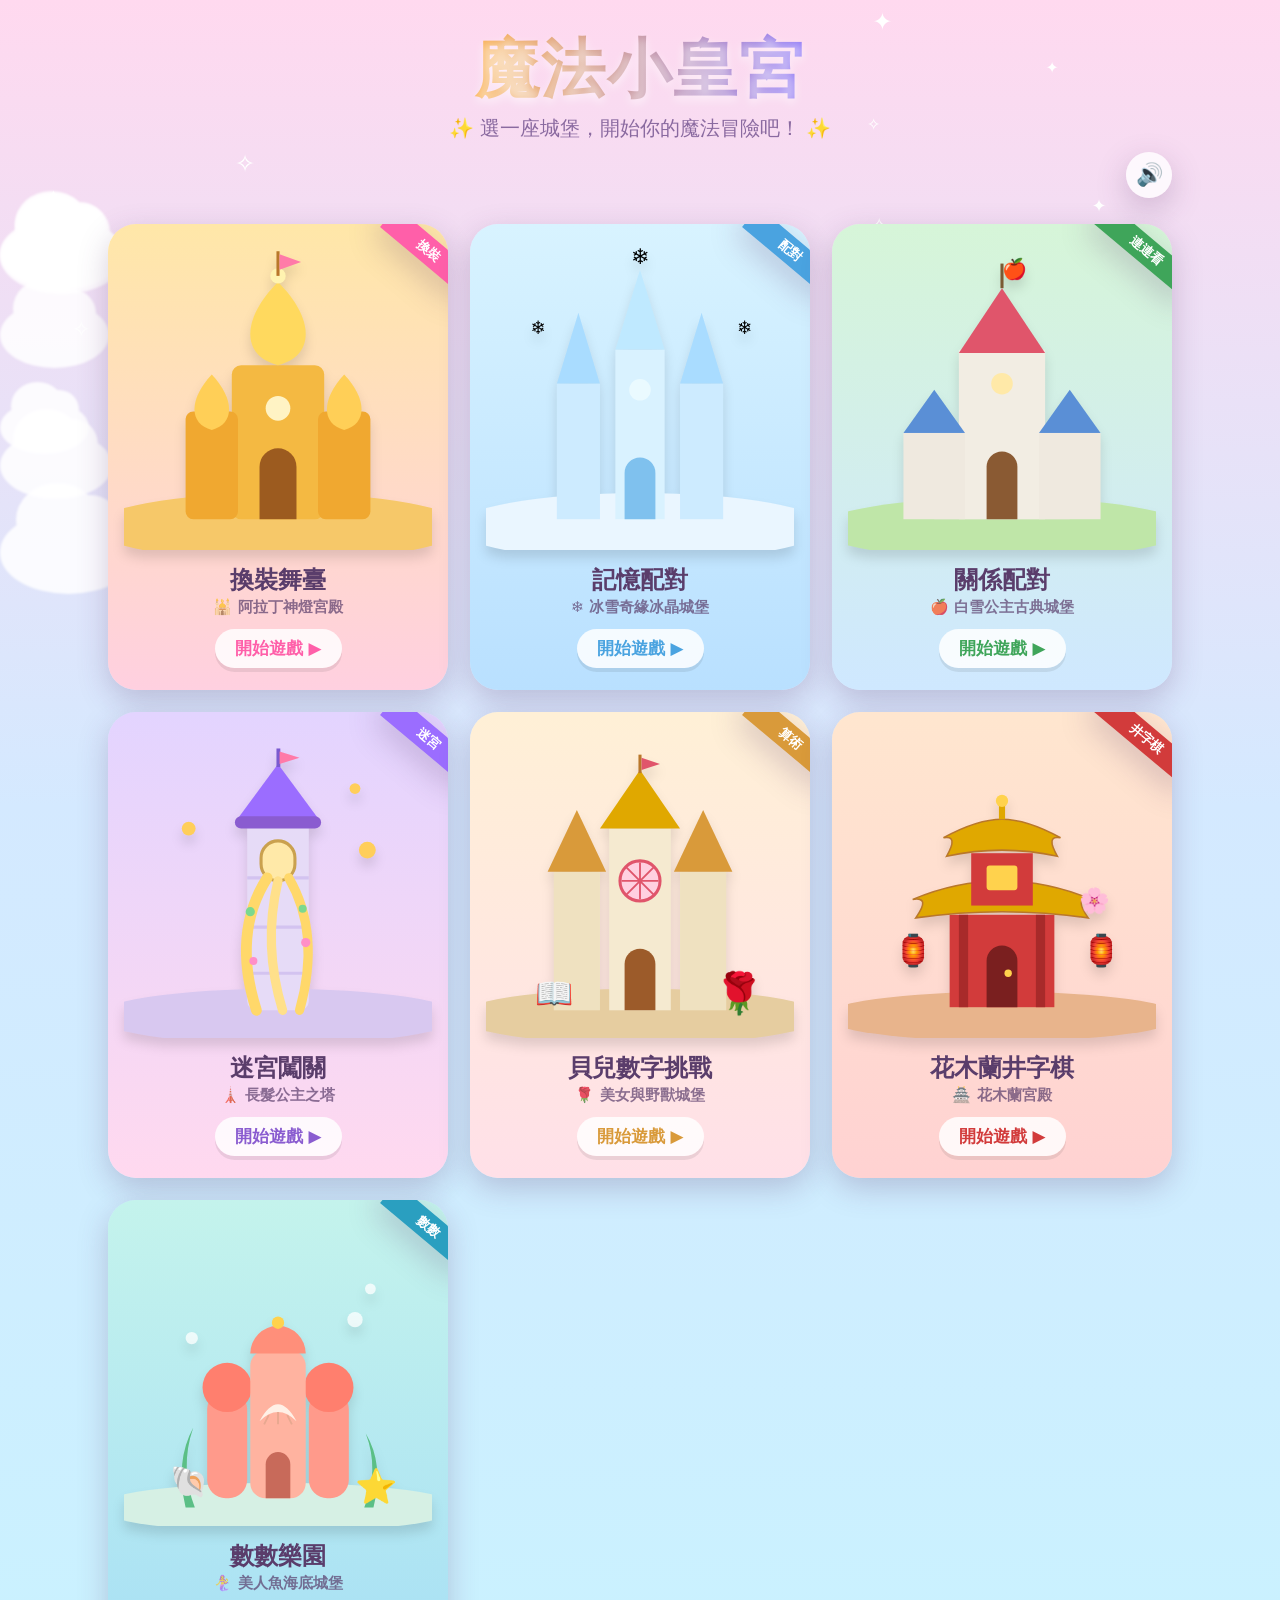
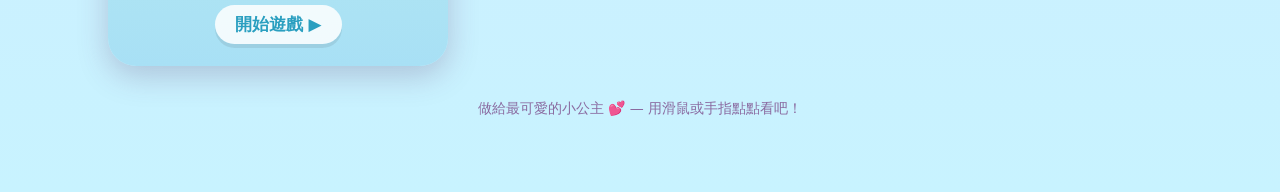
==== commit e2ebdf88: "新增遊戲：皇宮賽車 (v1.6.0) - 第一人稱三線道酷跑：換道閃避、跳躍飛越障礙 - 撞左上角指定目標得增益(無敵/加速/寶石)並念出對應聲音 - 3 條命、結算彈窗、三難度、記住難度+最佳分數 " ====
--- a/index.html
+++ b/index.html
@@ -421,6 +421,40 @@
           <div class="game-region">🏹 勇敢傳說箭術場</div>
           <div class="play-pill">開始遊戲 ▶</div>
         </a>
+
+        <!-- 皇宮賽車：酷跑 -->
+        <a class="castle-card card-racing" href="race.html">
+          <span class="ribbon" style="background: #e0556b">賽車</span>
+          <svg viewBox="0 0 200 200" aria-hidden="true">
+            <ellipse cx="100" cy="188" rx="116" ry="14" fill="#f3c0a0" />
+            <!-- 公路 -->
+            <polygon points="84,52 116,52 168,180 32,180" fill="#6f7480" />
+            <line x1="100" y1="60" x2="100" y2="176" stroke="#ffe08a" stroke-width="4" stroke-dasharray="10 12" />
+            <!-- 終點旗 -->
+            <rect x="40" y="40" width="3" height="30" fill="#7a5a33" />
+            <g>
+              <rect x="43" y="40" width="8" height="8" fill="#333" /><rect x="51" y="40" width="8" height="8" fill="#fff" />
+              <rect x="43" y="48" width="8" height="8" fill="#fff" /><rect x="51" y="48" width="8" height="8" fill="#333" />
+            </g>
+            <!-- 小車 -->
+            <g transform="translate(100 138)">
+              <ellipse cx="0" cy="26" rx="34" ry="8" fill="rgba(0,0,0,0.15)" />
+              <rect x="-32" y="-2" width="64" height="34" rx="12" fill="#ff5fa9" />
+              <rect x="-26" y="-22" width="52" height="26" rx="11" fill="#ff8fc7" />
+              <rect x="-20" y="-17" width="40" height="17" rx="7" fill="#bfe9ff" />
+              <circle cx="-22" cy="14" r="5" fill="#ffd24d" /><circle cx="22" cy="14" r="5" fill="#ffd24d" />
+              <rect x="-37" y="18" width="13" height="14" rx="5" fill="#3a2b3e" /><rect x="24" y="18" width="13" height="14" rx="5" fill="#3a2b3e" />
+            </g>
+            <!-- 加速線 -->
+            <g stroke="#fff" stroke-width="3" stroke-linecap="round" opacity="0.8">
+              <line x1="150" y1="70" x2="166" y2="70" /><line x1="150" y1="84" x2="172" y2="84" /><line x1="150" y1="98" x2="164" y2="98" />
+            </g>
+            <text x="150" y="148" font-size="16">⭐</text>
+          </svg>
+          <div class="game-name">皇宮賽車</div>
+          <div class="game-region">🏎️ 飛速賽車道</div>
+          <div class="play-pill">開始遊戲 ▶</div>
+        </a>
       </div>
 
       <p class="footer-note">做給最可愛的小公主 💕 — 用滑鼠或手指點點看吧！</p>
